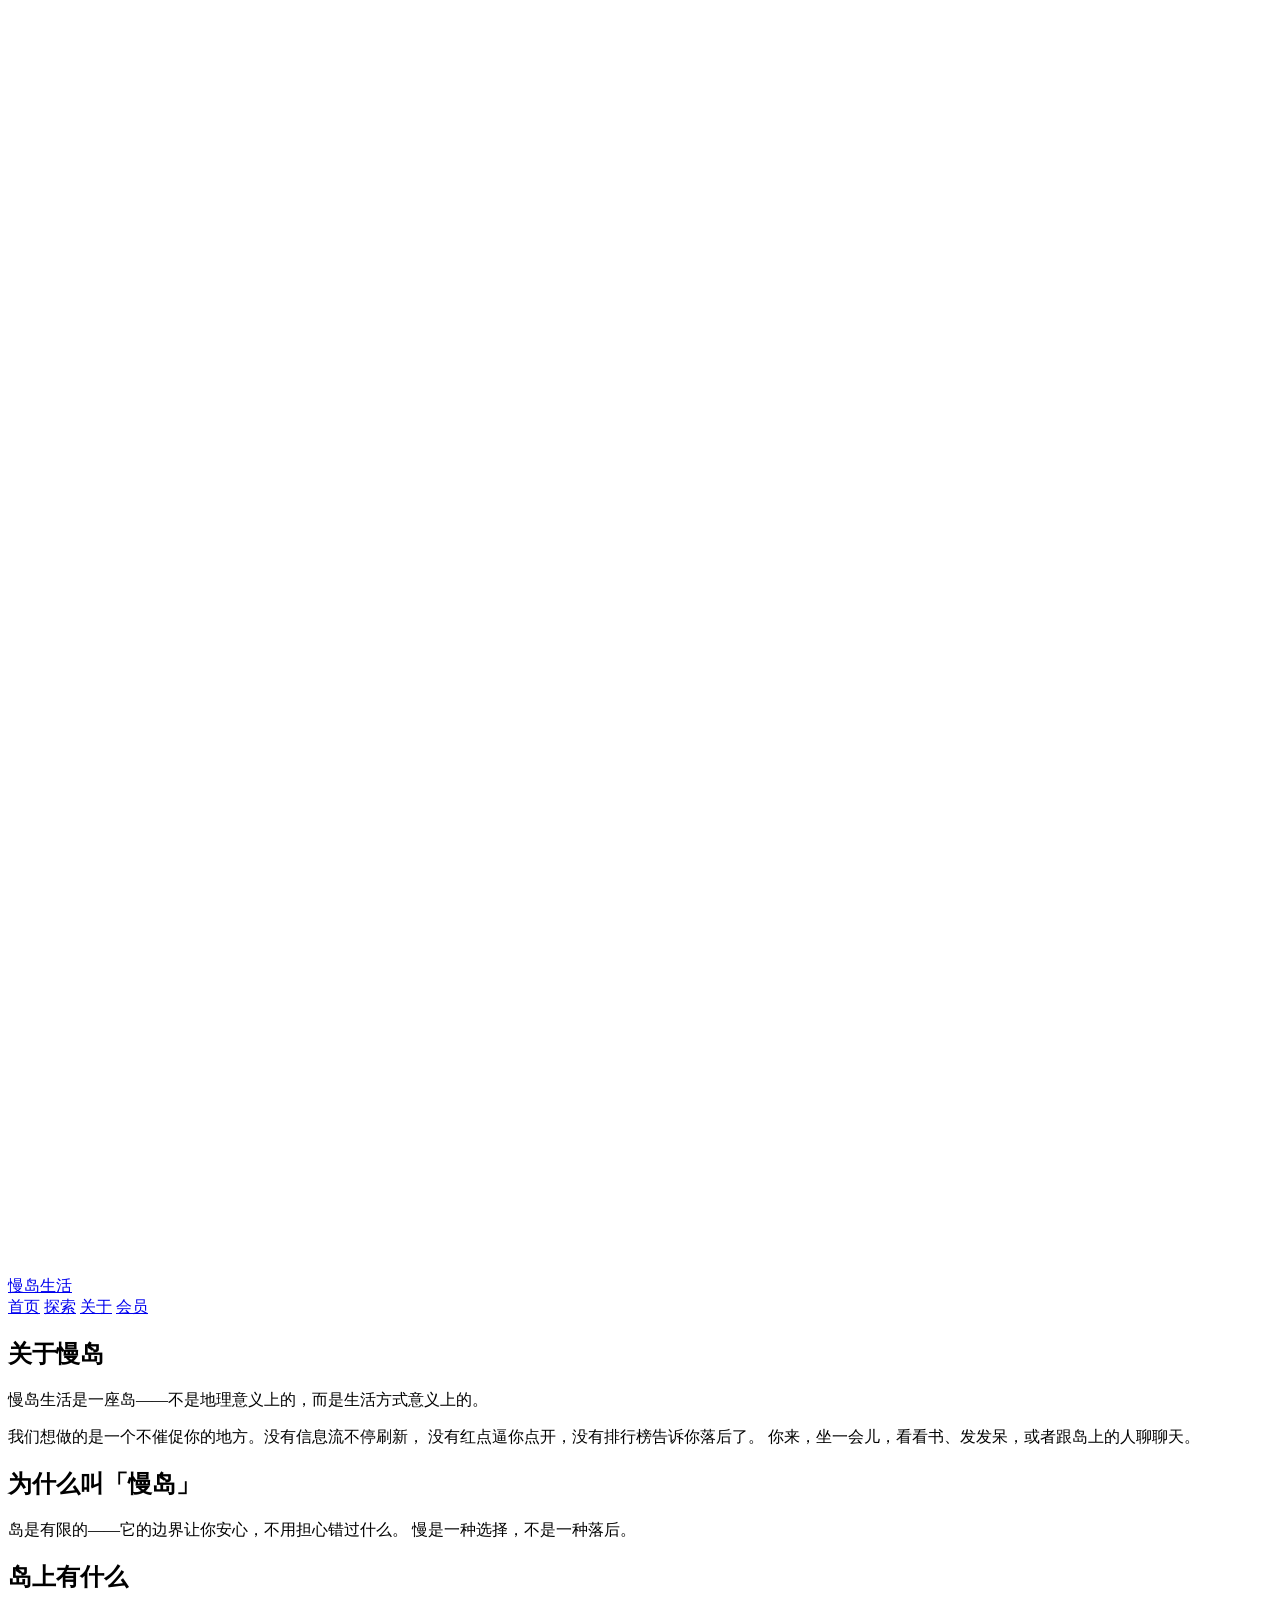
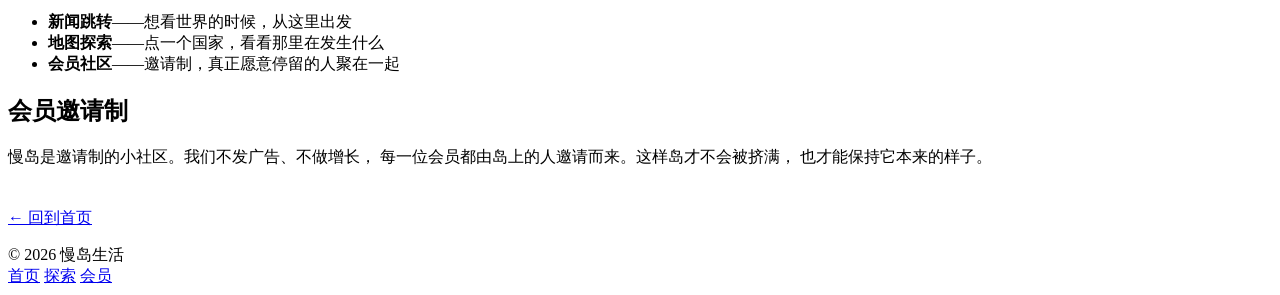
==== about.html @ 794cba7c "发布 about.html" ====
<!doctype html>
<html lang="zh-CN">
<head>
<meta charset="UTF-8">
<meta name="viewport" content="width=device-width, initial-scale=1">
<title>关于 · 慢岛生活</title>
<meta name="description" content="慢岛生活是一座生活方式意义上的岛。了解我们为什么叫慢岛。">
<meta name="theme-color" content="#faf7f2">
<link rel="canonical" href="https://mandao.life/about.html">
<link rel="icon" href="data:image/svg+xml,%3Csvg xmlns='http://www.w3.org/2000/svg' viewBox='0 0 48 48'%3E%3Crect width='48' height='48' rx='11' fill='%23faf7f2'/%3E%3Ccircle cx='24' cy='21' r='9.5' fill='none' stroke='%23c67b4e' stroke-width='2'/%3E%3Cpath d='M6 32c4.5-4.2 9-6 18-6s13.5 1.8 18 6' fill='none' stroke='%236b7f5e' stroke-width='2.2' stroke-linecap='round'/%3E%3C/svg%3E">
<link rel="stylesheet" href="styles/global.css">
</head>
<body>

<header class="site-header">
  <div class="wrap">
    <a class="brand" href="index.html" aria-label="慢岛生活 首页">
      <svg class="brand-mark" viewBox="0 0 48 48" fill="none" role="img" aria-label="慢岛生活">
        <circle cx="24" cy="21" r="9.5" stroke="var(--clay)" stroke-width="1.6" opacity="0.9"/>
        <path d="M6 32c4.5-4.2 9-6 18-6s13.5 1.8 18 6" stroke="var(--moss)" stroke-width="1.8" stroke-linecap="round"/>
        <path d="M9 38.5c3.2 2.4 6.4 2.4 9.6 0s6.4-2.4 9.6 0 6.4 2.4 9.6 0" stroke="var(--moss)" stroke-width="1.4" stroke-linecap="round" opacity="0.45"/>
        <path d="M24 26v-6M24 24.5c-2.1 0-3.4-1.3-3.4-3.2M24 22.6c1.7 0 2.8-1 2.8-2.6" stroke="var(--moss)" stroke-width="1.5" stroke-linecap="round"/>
      </svg>
      <span class="brand-name">慢岛生活</span>
    </a>

    <nav class="site-nav" aria-label="主导航">
      <a href="index.html">首页</a>
      <a href="explore.html">探索</a>
      <a href="about.html" aria-current="page">关于</a>
      <a href="member.html">会员</a>
    </nav>
  </div>
</header>

<main>
  <section class="section">
    <div class="wrap">
      <div class="prose">
        <h1>关于慢岛</h1>

        <p>慢岛生活是一座岛——不是地理意义上的，而是生活方式意义上的。</p>

        <p>
          我们想做的是一个不催促你的地方。没有信息流不停刷新，
          没有红点逼你点开，没有排行榜告诉你落后了。
          你来，坐一会儿，看看书、发发呆，或者跟岛上的人聊聊天。
        </p>

        <h2>为什么叫「慢岛」</h2>

        <p>
          岛是有限的——它的边界让你安心，不用担心错过什么。
          慢是一种选择，不是一种落后。
        </p>

        <h2>岛上有什么</h2>

        <ul>
          <li><strong>新闻跳转</strong>——想看世界的时候，从这里出发</li>
          <li><strong>地图探索</strong>——点一个国家，看看那里在发生什么</li>
          <li><strong>会员社区</strong>——邀请制，真正愿意停留的人聚在一起</li>
        </ul>

        <h2>会员邀请制</h2>

        <p>
          慢岛是邀请制的小社区。我们不发广告、不做增长，
          每一位会员都由岛上的人邀请而来。这样岛才不会被挤满，
          也才能保持它本来的样子。
        </p>

        <p style="margin-top:2.5em">
          <a class="btn btn-ghost" href="index.html">&larr; 回到首页</a>
        </p>
      </div>
    </div>
  </section>
</main>

<footer class="site-footer">
  <div class="wrap">
    <span>&copy; <span id="year">2026</span> 慢岛生活</span>
    <nav class="footer-links" aria-label="页脚导航">
      <a href="index.html">首页</a>
      <a href="explore.html">探索</a>
      <a href="member.html">会员</a>
    </nav>
  </div>
</footer>

<script>
  document.getElementById('year').textContent = new Date().getFullYear();
</script>
</body>
</html>
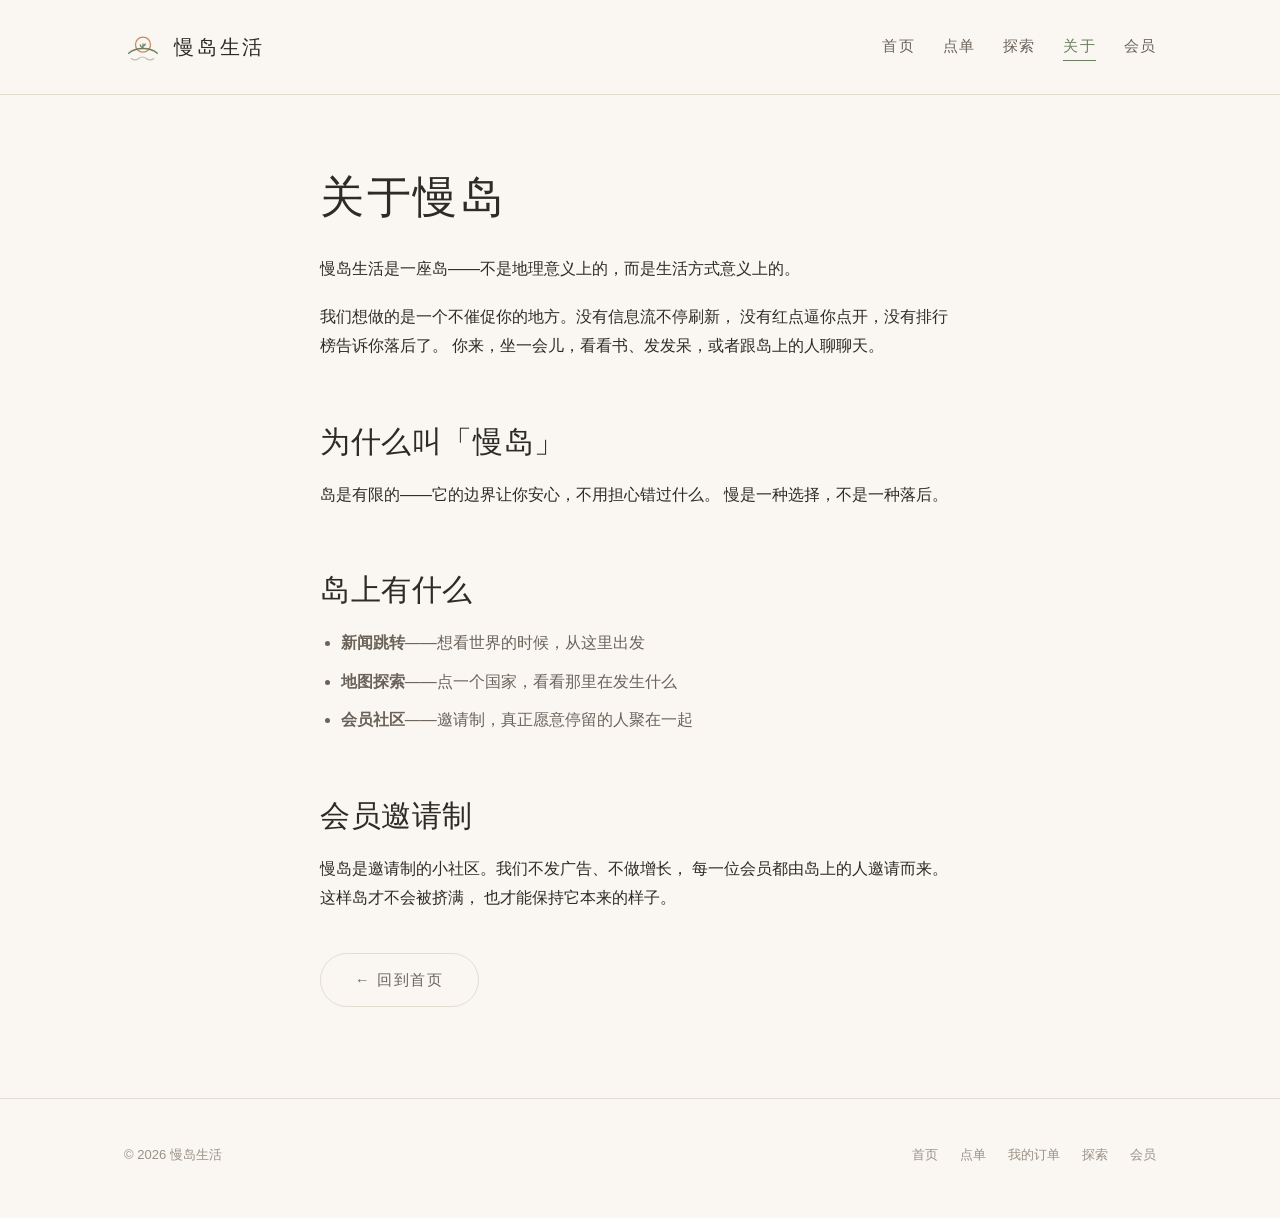
==== commit d6361fe6: "发布 about.html" ====
--- a/about.html
+++ b/about.html
@@ -26,6 +26,7 @@
 
     <nav class="site-nav" aria-label="主导航">
       <a href="index.html">首页</a>
+      <a href="order.html">点单</a>
       <a href="explore.html">探索</a>
       <a href="about.html" aria-current="page">关于</a>
       <a href="member.html">会员</a>
@@ -83,6 +84,8 @@
     <span>&copy; <span id="year">2026</span> 慢岛生活</span>
     <nav class="footer-links" aria-label="页脚导航">
       <a href="index.html">首页</a>
+      <a href="order.html">点单</a>
+      <a href="orders.html">我的订单</a>
       <a href="explore.html">探索</a>
       <a href="member.html">会员</a>
     </nav>
--- a/styles/global.css
+++ b/styles/global.css
@@ -0,0 +1,490 @@
+/* ============================================================
+   慢岛生活 · 全局样式
+   风格：日式杂志 / 文艺风
+   核心：留白、弱对比、温暖、手作感、不吵闹
+   ============================================================ */
+
+:root {
+  /* 配色：米白底 + 苔绿 + 陶土橙 */
+  --bg: #faf7f2;           /* 主背景，温暖米白 */
+  --bg-warm: #f4efe6;      /* 次级背景，略深 */
+  --ink: #2e2a26;          /* 正文，不用纯黑 */
+  --ink-soft: #6b635a;     /* 次要文字 */
+  --ink-faint: #9a9186;    /* 弱化文字 */
+  --moss: #6b7f5e;         /* 苔绿，主强调色 */
+  --moss-deep: #55684a;    /* 苔绿深色，hover */
+  --clay: #c67b4e;         /* 陶土橙，点缀色 */
+  --clay-soft: #e8d5c4;    /* 陶土淡色 */
+  --line: #e3dcd1;         /* 细分割线 */
+  --card: #ffffff;
+
+  --radius: 14px;
+  --radius-sm: 8px;
+
+  /* 字体：标题用宋体，正文用黑体 */
+  --font-serif: "Songti SC", "STSong", "Noto Serif SC", "Source Han Serif SC",
+                "Source Han Serif CN", "SimSun", Georgia, serif;
+  --font-sans: -apple-system, BlinkMacSystemFont, "PingFang SC",
+               "Hiragino Sans GB", "Microsoft YaHei", "Noto Sans SC",
+               "Source Han Sans CN", "Helvetica Neue", Arial, sans-serif;
+
+  --maxw: 1080px;
+}
+
+* { box-sizing: border-box; }
+
+html {
+  background: var(--bg);
+  -webkit-font-smoothing: antialiased;
+  -moz-osx-font-smoothing: grayscale;
+}
+
+body {
+  margin: 0;
+  min-height: 100vh;
+  font-family: var(--font-sans);
+  font-size: 16px;
+  line-height: 1.8;
+  color: var(--ink);
+  background: var(--bg);
+  display: flex;
+  flex-direction: column;
+}
+
+/* ---------- 排版 ---------- */
+
+h1, h2, h3, h4 {
+  font-family: var(--font-serif);
+  font-weight: 500;
+  line-height: 1.4;
+  letter-spacing: 0.02em;
+  margin: 0 0 0.6em;
+  color: var(--ink);
+}
+
+h1 { font-size: clamp(28px, 4.5vw, 44px); letter-spacing: 0.06em; }
+h2 { font-size: clamp(22px, 3vw, 30px); }
+h3 { font-size: 19px; }
+
+p { margin: 0 0 1.2em; }
+
+a {
+  color: var(--moss);
+  text-decoration: none;
+  transition: color 0.2s ease;
+}
+a:hover { color: var(--moss-deep); }
+
+/* 焦点可见性（无障碍） */
+a:focus-visible,
+button:focus-visible {
+  outline: 2px solid var(--moss);
+  outline-offset: 3px;
+  border-radius: 4px;
+}
+
+/* ---------- 布局容器 ---------- */
+
+.wrap {
+  width: 100%;
+  max-width: var(--maxw);
+  margin: 0 auto;
+  padding: 0 24px;
+}
+
+main { flex: 1; }
+
+/* ---------- 页头 ---------- */
+
+.site-header {
+  padding: 28px 0;
+  border-bottom: 1px solid var(--line);
+  background: var(--bg);
+}
+
+.site-header .wrap {
+  display: flex;
+  align-items: center;
+  justify-content: space-between;
+  gap: 24px;
+  flex-wrap: wrap;
+}
+
+.brand {
+  display: flex;
+  align-items: center;
+  gap: 12px;
+  text-decoration: none;
+  color: var(--ink);
+}
+
+.brand-mark {
+  width: 38px;
+  height: 38px;
+  flex: 0 0 38px;
+}
+
+.brand-name {
+  font-family: var(--font-serif);
+  font-size: 20px;
+  letter-spacing: 0.14em;
+  font-weight: 500;
+}
+
+.site-nav {
+  display: flex;
+  gap: 28px;
+  font-size: 14.5px;
+  letter-spacing: 0.08em;
+}
+
+.site-nav a {
+  color: var(--ink-soft);
+  position: relative;
+  padding-bottom: 2px;
+}
+
+.site-nav a::after {
+  content: "";
+  position: absolute;
+  left: 0;
+  bottom: 0;
+  width: 0;
+  height: 1px;
+  background: var(--moss);
+  transition: width 0.25s ease;
+}
+
+.site-nav a:hover { color: var(--moss); }
+.site-nav a:hover::after { width: 100%; }
+
+.site-nav a[aria-current="page"] {
+  color: var(--moss);
+}
+.site-nav a[aria-current="page"]::after { width: 100%; }
+
+/* ---------- 首页主视觉 ---------- */
+
+.hero {
+  padding: clamp(56px, 10vw, 108px) 0 clamp(40px, 7vw, 72px);
+  text-align: center;
+  position: relative;
+}
+
+.hero-eyebrow {
+  font-family: var(--font-sans);
+  font-size: 12.5px;
+  letter-spacing: 0.42em;
+  text-transform: uppercase;
+  color: var(--ink-faint);
+  margin: 0 0 28px;
+  padding-left: 0.42em;
+}
+
+.hero h1 {
+  margin-bottom: 24px;
+}
+
+.hero-lede {
+  max-width: 30em;
+  margin: 0 auto;
+  font-size: 16.5px;
+  color: var(--ink-soft);
+  line-height: 2;
+}
+
+.hero-rule {
+  width: 1px;
+  height: 56px;
+  background: var(--line);
+  margin: 44px auto 0;
+}
+
+/* ---------- 区块标题 ---------- */
+
+.section {
+  padding: clamp(40px, 7vw, 72px) 0;
+}
+
+.section-head {
+  display: flex;
+  align-items: baseline;
+  gap: 16px;
+  margin-bottom: 36px;
+  padding-bottom: 18px;
+  border-bottom: 1px solid var(--line);
+}
+
+.section-head h2 {
+  margin: 0;
+  font-size: clamp(20px, 2.6vw, 26px);
+}
+
+.section-head .section-note {
+  font-size: 13px;
+  color: var(--ink-faint);
+  letter-spacing: 0.05em;
+  margin-left: auto;
+}
+
+/* ---------- 分组标签 ---------- */
+
+.group-label {
+  display: flex;
+  align-items: center;
+  gap: 14px;
+  font-size: 13px;
+  letter-spacing: 0.24em;
+  color: var(--ink-faint);
+  margin: 44px 0 22px;
+  text-transform: uppercase;
+}
+
+.group-label::after {
+  content: "";
+  flex: 1;
+  height: 1px;
+  background: var(--line);
+}
+
+.group-label:first-of-type { margin-top: 0; }
+
+/* ---------- 新闻卡片网格 ---------- */
+
+.news-grid {
+  display: grid;
+  /* 两列：每组 4 个入口正好排成 2×2，不会留下孤零零的一张 */
+  grid-template-columns: repeat(auto-fill, minmax(360px, 1fr));
+  gap: 16px;
+}
+
+.news-card {
+  display: flex;
+  align-items: flex-start;
+  gap: 16px;
+  padding: 22px;
+  background: var(--card);
+  border: 1px solid var(--line);
+  border-radius: var(--radius);
+  text-decoration: none;
+  color: inherit;
+  transition: transform 0.22s ease, border-color 0.22s ease,
+              box-shadow 0.22s ease;
+}
+
+.news-card:hover {
+  transform: translateY(-3px);
+  border-color: var(--clay-soft);
+  box-shadow: 0 10px 28px rgba(120, 100, 80, 0.09);
+}
+
+.news-card:hover .news-name { color: var(--moss); }
+
+.news-card:hover .news-arrow {
+  transform: translateX(3px);
+  color: var(--clay);
+}
+
+.news-icon {
+  flex: 0 0 44px;
+  width: 44px;
+  height: 44px;
+  border-radius: 12px;
+  background: var(--bg-warm);
+  display: grid;
+  place-items: center;
+  overflow: hidden;
+}
+
+.news-icon svg,
+.news-icon img {
+  width: 26px;
+  height: 26px;
+  display: block;
+}
+
+.news-body { min-width: 0; flex: 1; }
+
+.news-name {
+  display: block;
+  font-size: 16px;
+  font-weight: 600;
+  color: var(--ink);
+  margin-bottom: 4px;
+  transition: color 0.2s ease;
+  line-height: 1.5;
+}
+
+.news-desc {
+  display: block;
+  font-size: 12.5px;
+  color: var(--ink-faint);
+  line-height: 1.6;
+}
+
+.news-arrow {
+  margin-left: auto;
+  align-self: center;
+  color: var(--ink-faint);
+  font-size: 15px;
+  transition: transform 0.2s ease, color 0.2s ease;
+  flex: 0 0 auto;
+}
+
+/* ---------- 会员邀请条 ---------- */
+
+.invite {
+  margin: clamp(48px, 8vw, 88px) 0;
+  padding: clamp(32px, 5vw, 52px);
+  background: var(--bg-warm);
+  border-radius: var(--radius);
+  text-align: center;
+  border: 1px solid var(--line);
+}
+
+.invite h2 {
+  font-size: clamp(20px, 2.6vw, 26px);
+  margin-bottom: 14px;
+}
+
+.invite p {
+  color: var(--ink-soft);
+  max-width: 32em;
+  margin: 0 auto 28px;
+  font-size: 15px;
+  line-height: 1.9;
+}
+
+.btn {
+  display: inline-block;
+  padding: 13px 34px;
+  background: var(--moss);
+  color: #fff;
+  border-radius: 999px;
+  font-size: 14.5px;
+  letter-spacing: 0.12em;
+  transition: background 0.2s ease, transform 0.2s ease;
+}
+
+.btn:hover {
+  background: var(--moss-deep);
+  color: #fff;
+  transform: translateY(-1px);
+}
+
+.btn-ghost {
+  background: transparent;
+  color: var(--ink-soft);
+  border: 1px solid var(--line);
+}
+
+.btn-ghost:hover {
+  background: var(--card);
+  color: var(--ink);
+  border-color: var(--clay-soft);
+}
+
+/* ---------- 页脚 ---------- */
+
+.site-footer {
+  border-top: 1px solid var(--line);
+  padding: 44px 0 52px;
+  margin-top: auto;
+  font-size: 13px;
+  color: var(--ink-faint);
+}
+
+.site-footer .wrap {
+  display: flex;
+  justify-content: space-between;
+  align-items: center;
+  gap: 20px;
+  flex-wrap: wrap;
+}
+
+.footer-links {
+  display: flex;
+  gap: 22px;
+}
+
+.footer-links a { color: var(--ink-faint); }
+.footer-links a:hover { color: var(--moss); }
+
+/* ---------- 内容页 ---------- */
+
+.prose {
+  max-width: 40em;
+  margin: 0 auto;
+}
+
+.prose h2 { margin-top: 2em; }
+.prose ul { padding-left: 1.3em; }
+.prose li { margin-bottom: 0.6em; color: var(--ink-soft); }
+
+/* ---------- 会员页占位 ---------- */
+
+.gate {
+  max-width: 34em;
+  margin: clamp(48px, 9vw, 96px) auto;
+  text-align: center;
+  padding: clamp(36px, 6vw, 64px) clamp(24px, 5vw, 48px);
+  background: var(--card);
+  border: 1px solid var(--line);
+  border-radius: var(--radius);
+}
+
+.gate-icon {
+  width: 52px;
+  height: 52px;
+  margin: 0 auto 26px;
+  color: var(--clay);
+}
+
+.gate h1 {
+  font-size: clamp(22px, 3vw, 28px);
+  margin-bottom: 16px;
+}
+
+.gate p {
+  color: var(--ink-soft);
+  font-size: 15px;
+  margin-bottom: 28px;
+}
+
+.gate-note {
+  margin-top: 28px;
+  padding-top: 24px;
+  border-top: 1px solid var(--line);
+  font-size: 13px;
+  color: var(--ink-faint);
+  line-height: 1.8;
+}
+
+/* ---------- 响应式 ---------- */
+
+@media (max-width: 720px) {
+  .site-header { padding: 20px 0; }
+  .site-header .wrap { gap: 16px; }
+  .site-nav { gap: 20px; font-size: 14px; }
+  .wrap { padding: 0 20px; }
+  .news-grid { grid-template-columns: repeat(auto-fill, minmax(200px, 1fr)); gap: 12px; }
+  .news-card { padding: 16px; gap: 13px; }
+  .news-icon { flex-basis: 38px; width: 38px; height: 38px; border-radius: 10px; }
+  .news-icon svg, .news-icon img { width: 22px; height: 22px; }
+  .section-head { flex-wrap: wrap; gap: 8px; }
+  .section-head .section-note { margin-left: 0; width: 100%; }
+  .site-footer .wrap { flex-direction: column; align-items: flex-start; gap: 14px; }
+}
+
+@media (max-width: 420px) {
+  .news-grid { grid-template-columns: 1fr; }
+  .brand-name { font-size: 18px; }
+}
+
+/* 尊重用户的减少动效偏好 */
+@media (prefers-reduced-motion: reduce) {
+  *, *::before, *::after {
+    animation-duration: 0.01ms !important;
+    transition-duration: 0.01ms !important;
+  }
+}
